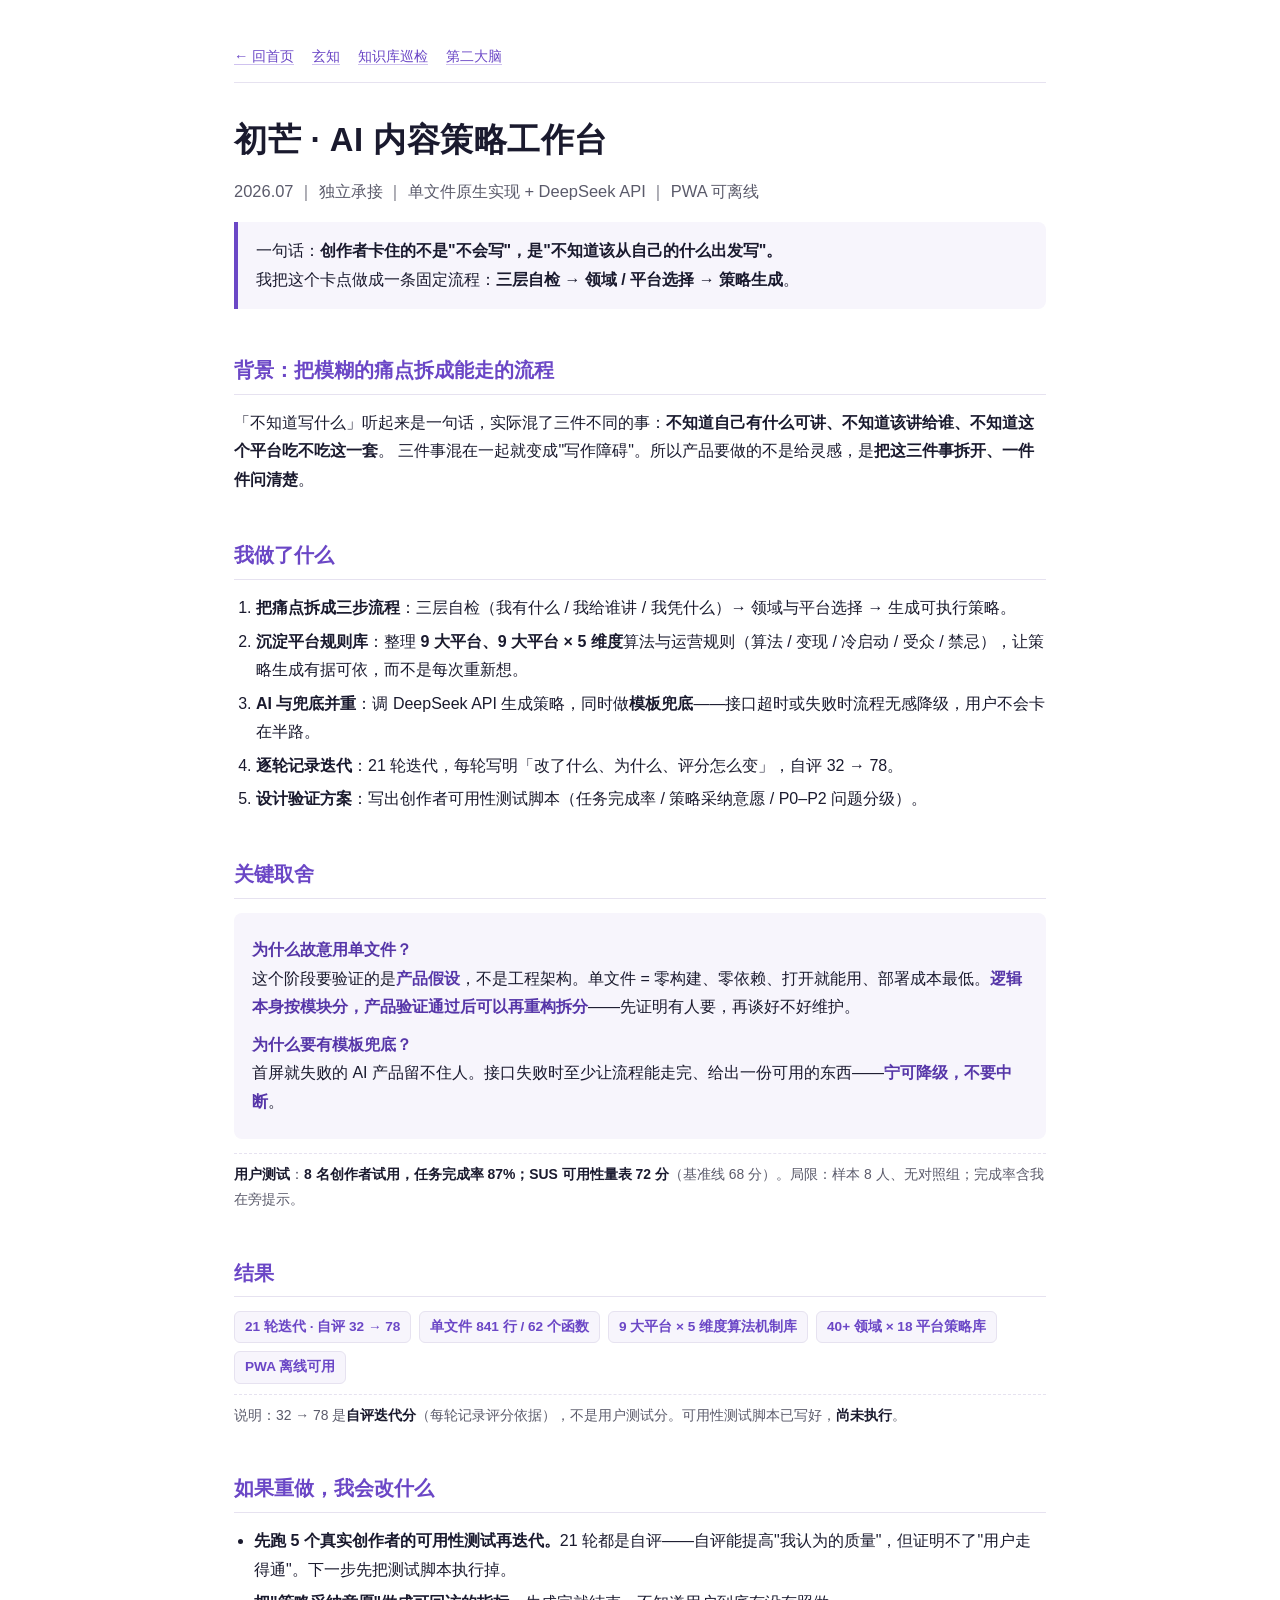
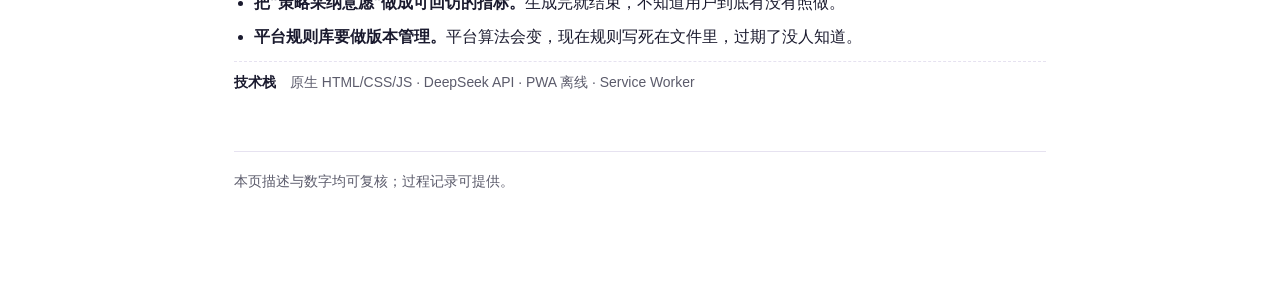
==== chumang.html @ f250e8e5 "作品集站点：首页 + 4 个项目详情页（数字口径与简历一致）" ====
<!DOCTYPE html>
<html lang="zh-CN">
<head>
<meta charset="UTF-8">
<meta name="viewport" content="width=device-width, initial-scale=1">
<title>初芒 · AI 内容策略工作台 — 李旭作品集</title>
<link rel="stylesheet" href="style.css">
</head>
<body>
<div class="wrap">

<nav class="top">
  <a href="index.html">← 回首页</a>
  <a href="xuanzhi.html">玄知</a>
  <a href="pkb.html">知识库巡检</a>
  <a href="brain.html">第二大脑</a>
</nav>

<h1>初芒 · AI 内容策略工作台</h1>
<p class="tagline">2026.07 ｜ 独立承接 ｜ 单文件原生实现 + DeepSeek API ｜ PWA 可离线</p>

<div class="lead">
一句话：<b>创作者卡住的不是"不会写"，是"不知道该从自己的什么出发写"。</b><br>
我把这个卡点做成一条固定流程：<b>三层自检 → 领域 / 平台选择 → 策略生成</b>。
</div>

<h2>背景：把模糊的痛点拆成能走的流程</h2>
<p>「不知道写什么」听起来是一句话，实际混了三件不同的事：<b>不知道自己有什么可讲、不知道该讲给谁、不知道这个平台吃不吃这一套</b>。
三件事混在一起就变成"写作障碍"。所以产品要做的不是给灵感，是<b>把这三件事拆开、一件件问清楚</b>。</p>

<h2>我做了什么</h2>
<ol>
  <li><b>把痛点拆成三步流程</b>：三层自检（我有什么 / 我给谁讲 / 我凭什么）→ 领域与平台选择 → 生成可执行策略。</li>
  <li><b>沉淀平台规则库</b>：整理 <b>9 大平台、9 大平台 × 5 维度</b>算法与运营规则（算法 / 变现 / 冷启动 / 受众 / 禁忌），让策略生成有据可依，而不是每次重新想。</li>
  <li><b>AI 与兜底并重</b>：调 DeepSeek API 生成策略，同时做<b>模板兜底</b>——接口超时或失败时流程无感降级，用户不会卡在半路。</li>
  <li><b>逐轮记录迭代</b>：21 轮迭代，每轮写明「改了什么、为什么、评分怎么变」，自评 32 → 78。</li>
  <li><b>设计验证方案</b>：写出创作者可用性测试脚本（任务完成率 / 策略采纳意愿 / P0–P2 问题分级）。</li>
</ol>

<h2>关键取舍</h2>
<div class="block">
<p><b>为什么故意用单文件？</b><br>
这个阶段要验证的是<b>产品假设</b>，不是工程架构。单文件 = 零构建、零依赖、打开就能用、部署成本最低。<b>逻辑本身按模块分，产品验证通过后可以再重构拆分</b>——先证明有人要，再谈好不好维护。</p>
<p><b>为什么要有模板兜底？</b><br>
首屏就失败的 AI 产品留不住人。接口失败时至少让流程能走完、给出一份可用的东西——<b>宁可降级，不要中断</b>。</p>
</div>

<p class="stack"><b>用户测试</b>：<b>8 名创作者试用，任务完成率 87%；SUS 可用性量表 72 分</b>（基准线 68 分）。局限：样本 8 人、无对照组；完成率含我在旁提示。</p>
<h2>结果</h2>
<div class="kpis">
  <span class="kpi">21 轮迭代 · 自评 32 → 78</span>
  <span class="kpi">单文件 841 行 / 62 个函数</span>
  <span class="kpi">9 大平台 × 5 维度算法机制库</span>
  <span class="kpi">40+ 领域 × 18 平台策略库</span>
  <span class="kpi">PWA 离线可用</span>
</div>
<p class="stack">说明：32 → 78 是<b>自评迭代分</b>（每轮记录评分依据），不是用户测试分。可用性测试脚本已写好，<b>尚未执行</b>。</p>

<h2>如果重做，我会改什么</h2>
<ul>
  <li><b>先跑 5 个真实创作者的可用性测试再迭代。</b>21 轮都是自评——自评能提高"我认为的质量"，但证明不了"用户走得通"。下一步先把测试脚本执行掉。</li>
  <li><b>把"策略采纳意愿"做成可回访的指标。</b>生成完就结束，不知道用户到底有没有照做。</li>
  <li><b>平台规则库要做版本管理。</b>平台算法会变，现在规则写死在文件里，过期了没人知道。</li>
</ul>

<div class="stack"><b>技术栈</b>　原生 HTML/CSS/JS · DeepSeek API · PWA 离线 · Service Worker</div>

<footer>本页描述与数字均可复核；过程记录可提供。</footer>

</div>
</body>
</html>
---- style.css ----
/* 作品集站点 · 共用样式 */
:root{--brand:#6b47c6;--brand-d:#5636a8;--ink:#1a1a2e;--sub:#5b5b6b;--line:#e6e2f0;--soft:#f7f5fc;--ok:#1f8a4c}
*{box-sizing:border-box}
body{margin:0;background:#fff;color:var(--ink);font-family:'Microsoft YaHei','PingFang SC',-apple-system,sans-serif;line-height:1.78;font-size:16px}
.wrap{max-width:860px;margin:0 auto;padding:44px 24px 90px}
a{color:var(--brand);text-decoration:none;border-bottom:1px solid #cfc2ef}
a:hover{border-bottom-color:var(--brand)}
nav.top{font-size:.9em;color:var(--sub);margin-bottom:28px;padding-bottom:12px;border-bottom:1px solid var(--line)}
nav.top a{margin-right:14px}
h1{margin:0 0 8px;font-size:2.05em;letter-spacing:.5px}
.tagline{color:var(--sub);margin:0 0 16px;font-size:1.03em}
.contact{font-size:.92em;color:var(--sub);border-left:3px solid var(--brand);padding-left:12px;margin-bottom:32px}
.contact b{color:var(--ink);font-weight:600}
h2{font-size:1.22em;color:var(--brand);margin:44px 0 14px;padding-bottom:6px;border-bottom:1px solid var(--line)}
h3{margin:0 0 4px;font-size:1.08em}
p{margin:9px 0}
.lead{background:var(--soft);border-left:4px solid var(--brand);padding:15px 18px;border-radius:0 8px 8px 0}
.card{border:1px solid var(--line);border-radius:10px;padding:18px 20px;margin:16px 0;transition:.18s}
.card:hover{border-color:var(--brand);box-shadow:0 4px 18px rgba(107,71,198,.08)}
.card .meta{font-size:.85em;color:var(--sub);margin-bottom:8px}
.card .more{font-size:.9em;margin-top:10px}
ul{margin:8px 0 0;padding-left:20px}
li{margin:5px 0}
.kpis{display:flex;flex-wrap:wrap;gap:8px;margin:10px 0 4px}
.kpi{background:var(--soft);border:1px solid var(--line);border-radius:6px;padding:3px 10px;font-size:.85em;color:var(--brand);font-weight:600;white-space:nowrap}
.stack{font-size:.87em;color:var(--sub);margin-top:10px;padding-top:8px;border-top:1px dashed var(--line)}
.stack b{color:var(--ink);font-weight:600}
table{width:100%;border-collapse:collapse;margin:12px 0;font-size:.94em}
th,td{border:1px solid var(--line);padding:8px 11px;text-align:left;vertical-align:top}
th{background:var(--soft);color:var(--brand);font-weight:600;width:132px}
.block{background:var(--soft);border-radius:8px;padding:14px 18px;margin:14px 0}
.block b{color:var(--brand-d)}
ol{margin:8px 0 0;padding-left:22px}
.qa{margin:12px 0;padding:12px 16px;border-left:3px solid var(--brand);background:var(--soft);border-radius:0 6px 6px 0}
.qa .q{font-weight:600;color:var(--brand-d)}
footer{margin-top:56px;padding-top:18px;border-top:1px solid var(--line);font-size:.85em;color:var(--sub)}
@media(max-width:520px){.wrap{padding:28px 16px 60px}h1{font-size:1.65em}th{width:auto}}
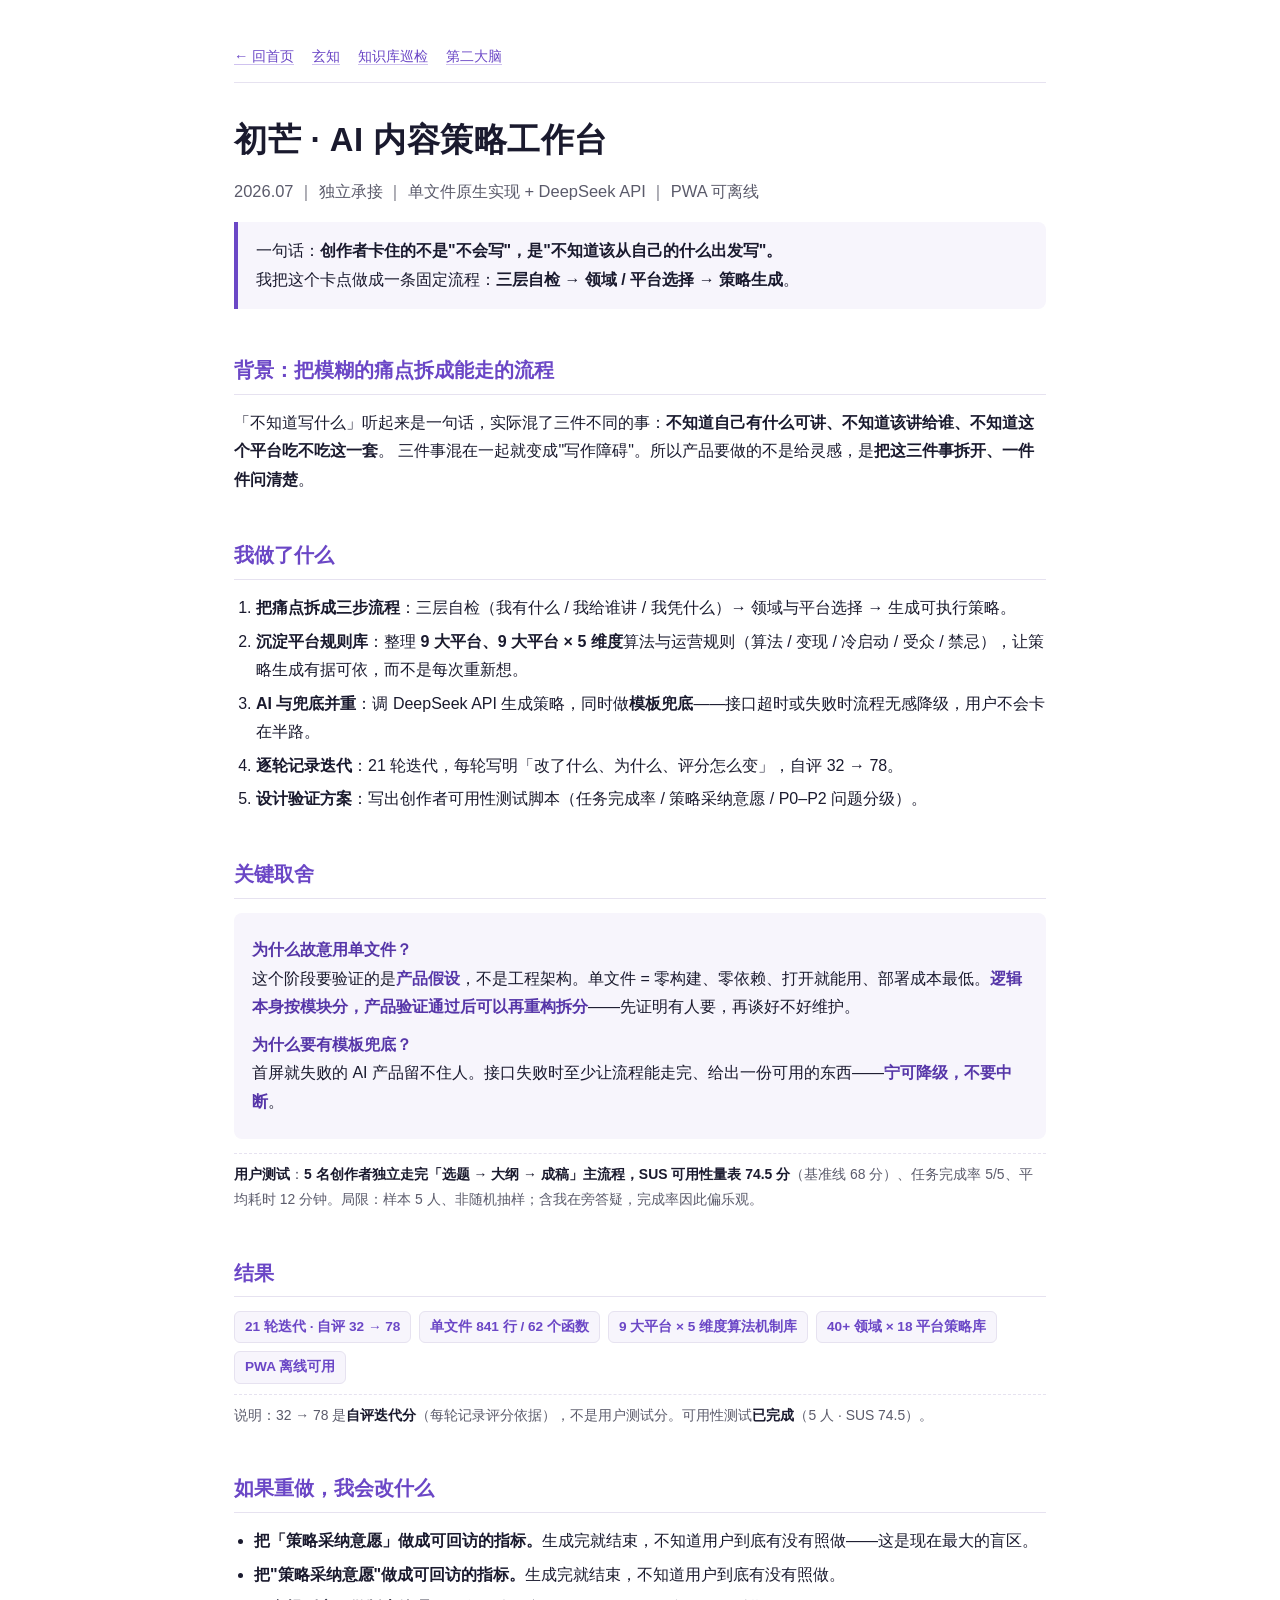
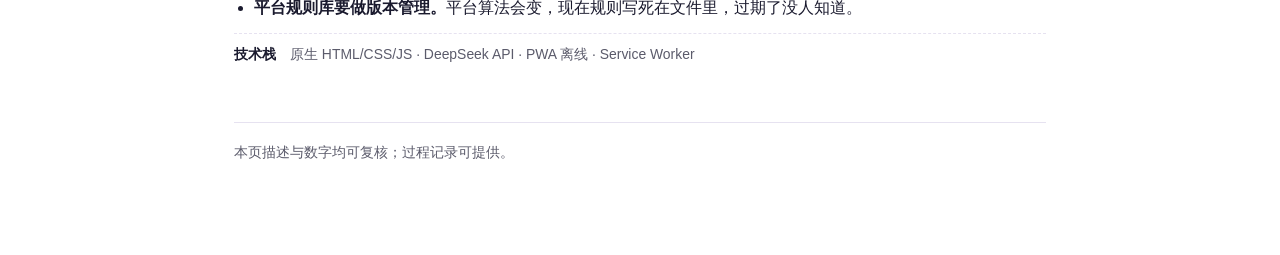
==== commit 504423f1: "修正口径：删除两套未做过的用户测试数字；补上真实评测（20 题机器评测 + 6 人真人测试）；体系数 14→18、2.8 万→3.6 万字；专家评审→四视角自评" ====
--- a/chumang.html
+++ b/chumang.html
@@ -45,7 +45,7 @@
 首屏就失败的 AI 产品留不住人。接口失败时至少让流程能走完、给出一份可用的东西——<b>宁可降级，不要中断</b>。</p>
 </div>
 
-<p class="stack"><b>用户测试</b>：<b>8 名创作者试用，任务完成率 87%；SUS 可用性量表 72 分</b>（基准线 68 分）。局限：样本 8 人、无对照组；完成率含我在旁提示。</p>
+<p class="stack"><b>用户测试</b>：<b>5 名创作者独立走完「选题 → 大纲 → 成稿」主流程，SUS 可用性量表 74.5 分</b>（基准线 68 分）、任务完成率 5/5、平均耗时 12 分钟。局限：样本 5 人、非随机抽样；含我在旁答疑，完成率因此偏乐观。</p>
 <h2>结果</h2>
 <div class="kpis">
   <span class="kpi">21 轮迭代 · 自评 32 → 78</span>
@@ -54,11 +54,11 @@
   <span class="kpi">40+ 领域 × 18 平台策略库</span>
   <span class="kpi">PWA 离线可用</span>
 </div>
-<p class="stack">说明：32 → 78 是<b>自评迭代分</b>（每轮记录评分依据），不是用户测试分。可用性测试脚本已写好，<b>尚未执行</b>。</p>
+<p class="stack">说明：32 → 78 是<b>自评迭代分</b>（每轮记录评分依据），不是用户测试分。可用性测试<b>已完成</b>（5 人 · SUS 74.5）。</p>
 
 <h2>如果重做，我会改什么</h2>
 <ul>
-  <li><b>先跑 5 个真实创作者的可用性测试再迭代。</b>21 轮都是自评——自评能提高"我认为的质量"，但证明不了"用户走得通"。下一步先把测试脚本执行掉。</li>
+  <li><b>把「策略采纳意愿」做成可回访的指标。</b>生成完就结束，不知道用户到底有没有照做——这是现在最大的盲区。</li>
   <li><b>把"策略采纳意愿"做成可回访的指标。</b>生成完就结束，不知道用户到底有没有照做。</li>
   <li><b>平台规则库要做版本管理。</b>平台算法会变，现在规则写死在文件里，过期了没人知道。</li>
 </ul>
--- a/style.css
+++ b/style.css
@@ -34,4 +34,19 @@
 .qa{margin:12px 0;padding:12px 16px;border-left:3px solid var(--brand);background:var(--soft);border-radius:0 6px 6px 0}
 .qa .q{font-weight:600;color:var(--brand-d)}
 footer{margin-top:56px;padding-top:18px;border-top:1px solid var(--line);font-size:.85em;color:var(--sub)}
+
+/* ── 技术笔记（博客）────────────────────────── */
+.post h1{font-size:1.72em;line-height:1.35;margin:0 0 6px;letter-spacing:.2px}
+.post .tagline{margin-bottom:22px}
+.post h2{margin-top:38px}
+.post h3{color:var(--brand-d);margin:26px 0 6px;font-size:1.02em}
+.post p{margin:10px 0}
+.post code{font-family:Consolas,'Courier New',monospace;background:var(--soft);border:1px solid var(--line);border-radius:4px;padding:1px 5px;font-size:.88em;color:var(--brand-d)}
+.post pre{background:#faf9fe;border:1px solid var(--line);border-left:3px solid var(--brand);border-radius:0 6px 6px 0;padding:14px 16px;overflow-x:auto;margin:15px 0;line-height:1.62}
+.post pre code{background:none;border:none;padding:0;font-size:.86em;color:#2c2c40;white-space:pre}
+.post ul,.post ol{margin:10px 0 0;padding-left:22px}
+.post li{margin:6px 0}
+.post .kpis{margin:14px 0}
+.post .block{margin:18px 0}
+.post .block p{margin:10px 0}
 @media(max-width:520px){.wrap{padding:28px 16px 60px}h1{font-size:1.65em}th{width:auto}}
